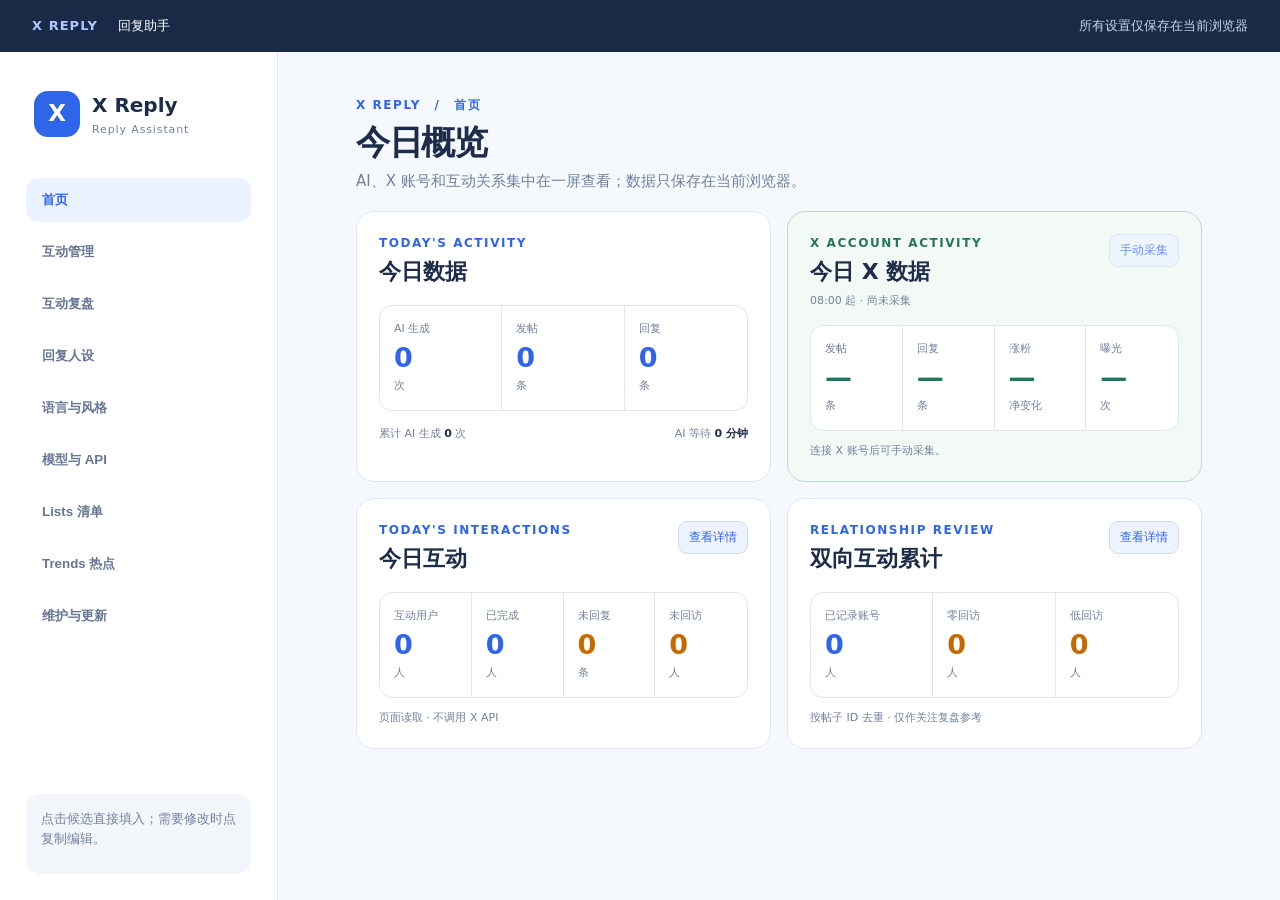
==== extension/options.html @ b6cc07b0 "Initial public release" ====
<!doctype html>
<html lang="zh-CN">
  <head>
    <meta charset="utf-8">
    <meta name="viewport" content="width=device-width, initial-scale=1">
    <title>X Reply Assistant 设置</title>
    <link rel="stylesheet" href="options.css">
  </head>
  <body>
    <div class="topbar"><b>X REPLY</b><span>回复助手</span><span class="topbar-note">所有设置仅保存在当前浏览器</span></div>
    <div class="shell">
      <aside>
        <div class="brand"><span class="brand-mark">X</span><div><strong>X Reply</strong><small>Reply Assistant</small></div></div>
        <nav>
          <button class="nav-item active" type="button" data-page="home">首页</button>
          <button class="nav-item" type="button" data-page="interactions">互动管理</button>
          <button class="nav-item" type="button" data-page="relationship">互动复盘</button>
          <button class="nav-item" type="button" data-page="profile">回复人设</button>
          <button class="nav-item" type="button" data-page="style">语言与风格</button>
          <button class="nav-item" type="button" data-page="api">模型与 API</button>
          <button class="nav-item" type="button" data-page="lists">Lists 清单</button>
          <button class="nav-item" type="button" data-page="trends">Trends 热点</button>
          <button class="nav-item" type="button" data-page="maintenance">维护与更新</button>
        </nav>
        <div class="sidebar-foot">点击候选直接填入；需要修改时点复制编辑。<span id="sidebar-version"></span></div>
      </aside>
      <main>
        <section class="settings-page active" data-page="home">
          <header class="page-header home-header"><div><p class="crumb">X REPLY　/　首页</p><h1>今日概览</h1><p>AI、X 账号和互动关系集中在一屏查看；数据只保存在当前浏览器。</p></div><p id="stats-date" class="stats-date"></p></header>
          <div class="home-dashboard-grid">
            <section class="home-dashboard-card" aria-label="今日数据">
              <div class="home-card-heading"><div><p class="eyebrow">TODAY'S ACTIVITY</p><h2>今日数据</h2></div></div>
              <div class="home-metrics three">
                <article><p>AI 生成</p><strong id="today-generation">0</strong><span>次</span></article>
                <article><p>发帖</p><strong id="today-posts">0</strong><span>条</span></article>
                <article><p>回复</p><strong id="today-replies">0</strong><span>条</span></article>
              </div>
              <div class="home-card-foot"><span>累计 AI 生成 <b id="total-generation">0</b> 次</span><span>AI 等待 <b id="total-duration">0 分钟</b></span></div>
            </section>

            <section class="home-dashboard-card home-x-card" aria-label="今日 X 账号数据">
              <div class="home-card-heading"><div><p class="eyebrow">X ACCOUNT ACTIVITY</p><h2>今日 X 数据</h2><p id="home-x-window" class="stats-date">08:00 起 · 尚未采集</p></div><button id="home-x-refresh" class="secondary compact-button" type="button" disabled>手动采集</button></div>
              <div class="home-metrics four">
                <article><p>发帖</p><strong id="home-x-posts">—</strong><span>条</span></article>
                <article><p>回复</p><strong id="home-x-replies">—</strong><span>条</span></article>
                <article><p>涨粉</p><strong id="home-x-followers">—</strong><span>净变化</span></article>
                <article><p>曝光</p><strong id="home-x-impressions">—</strong><span>次</span></article>
              </div>
              <p id="home-x-progress" class="home-card-status"></p>
              <p id="home-x-status" class="home-card-status" role="status">连接 X 账号后可手动采集。</p>
            </section>

            <section class="home-dashboard-card" aria-label="今日互动">
              <div class="home-card-heading"><div><p class="eyebrow">TODAY'S INTERACTIONS</p><h2>今日互动</h2></div><button class="secondary compact-button" type="button" data-open-page="interactions">查看详情</button></div>
              <div class="home-metrics four">
                <article><p>互动用户</p><strong id="home-interaction-people">0</strong><span>人</span></article>
                <article><p>已完成</p><strong id="home-interaction-complete">0</strong><span>人</span></article>
                <article class="attention"><p>未回复</p><strong id="home-interaction-unreplied">0</strong><span>条</span></article>
                <article class="attention"><p>未回访</p><strong id="home-interaction-unvisited">0</strong><span>人</span></article>
              </div>
              <p class="home-card-status">页面读取 · 不调用 X API</p>
            </section>

            <section class="home-dashboard-card" aria-label="双向互动累计">
              <div class="home-card-heading"><div><p class="eyebrow">RELATIONSHIP REVIEW</p><h2>双向互动累计</h2></div><button class="secondary compact-button" type="button" data-open-page="relationship">查看详情</button></div>
              <div class="home-metrics three">
                <article><p>已记录账号</p><strong id="home-relationship-people">0</strong><span>人</span></article>
                <article class="attention"><p>零回访</p><strong id="home-relationship-zero">0</strong><span>人</span></article>
                <article class="attention"><p>低回访</p><strong id="home-relationship-low">0</strong><span>人</span></article>
              </div>
              <p class="home-card-status">按帖子 ID 去重 · 仅作关注复盘参考</p>
            </section>
          </div>
        </section>

        <section class="settings-page" data-page="interactions">
          <header class="page-header interaction-header">
            <div><p class="crumb">X REPLY　/　互动管理</p><h1>今天，还有谁没互动？</h1><p>整理当前 X 页面已经加载的评论，避免漏回，也方便安排回访。</p></div>
            <div class="interaction-update"><div><button id="interaction-open-mentions" class="secondary" type="button">打开评论通知</button><button id="interaction-refresh" class="primary" type="button">从 X 页面更新</button></div><p id="interaction-updated-at" class="stats-date">尚未更新</p></div>
          </header>
          <div class="interaction-scope"><strong>统计范围</strong><span>不调用 X API，只读取“通知 → 提及”和你自己帖子的评论详情页。你在 X 发布回复后会自动更新“已回复”；在对方帖子下回复会自动更新“已回访”。手动标记继续作为兜底。</span></div>
          <section class="stats-panel">
            <div class="stats-heading"><div><p class="eyebrow">TODAY'S INTERACTIONS</p><h2>今日互动</h2></div><p id="interaction-date" class="stats-date"></p></div>
            <div class="stats-grid interaction-stats">
              <article><p>互动用户</p><strong id="interaction-people">0</strong><span>人</span></article>
              <article><p>已完成互动</p><strong id="interaction-complete">0</strong><span>人</span></article>
              <article class="needs-attention"><p>评论未回复</p><strong id="interaction-unreplied">0</strong><span>条</span></article>
              <article class="needs-attention"><p>尚未回访</p><strong id="interaction-unvisited">0</strong><span>人</span></article>
            </div>
          </section>
          <section class="panel interaction-panel">
            <div class="interaction-toolbar">
              <div class="interaction-tabs" role="tablist" aria-label="互动状态筛选">
                <button class="active" type="button" data-interaction-filter="pending">待处理</button>
                <button type="button" data-interaction-filter="reply">评论未回复</button>
                <button type="button" data-interaction-filter="visit">尚未回访</button>
                <button type="button" data-interaction-filter="done">已完成</button>
                <button type="button" data-interaction-filter="all">全部</button>
              </div>
              <p id="interaction-result-count" class="stats-date">0 项记录</p>
            </div>
            <p id="interaction-status" class="hint" role="status"></p>
            <div id="interaction-list" class="interaction-list"></div>
            <div id="interaction-empty" class="interaction-empty">还没有这个分类的记录。</div>
          </section>
        </section>

        <section class="settings-page" data-page="relationship">
          <header class="page-header interaction-header">
            <div><p class="crumb">X REPLY　/　互动复盘</p><h1>哪些互动，真正有来有往？</h1><p>按账号累计双方在不同帖子中的互动，方便后续整理关注关系。</p></div>
            <div class="interaction-update"><div><button id="relationship-open-mentions" class="secondary" type="button">打开评论通知</button><button id="relationship-refresh" class="primary" type="button">从 X 页面更新</button></div><p id="relationship-updated-at" class="stats-date">尚未更新</p></div>
          </header>
          <div class="interaction-scope"><strong>统计范围</strong><span>不调用 X API。主动互动在你发布回复时按对方帖子 ID 去重记录；对方来访通过“通知 → 提及”和本人帖子评论页读取。</span></div>
          <section class="panel relationship-panel">
            <div class="panel-heading relationship-heading"><div><p class="eyebrow">RELATIONSHIP REVIEW</p><h2>双向互动累计</h2><p>按帖子 ID 记录你去对方帖子互动的次数，以及对方来你这里评论或回复的次数。同一条帖子只计算一次，不会自动取消关注。</p></div></div>
            <div class="stats-grid relationship-stats">
              <article><p>已记录账号</p><strong id="relationship-people">0</strong><span>人</span></article>
              <article class="needs-attention"><p>零回访</p><strong id="relationship-zero">0</strong><span>人</span></article>
              <article class="needs-attention"><p>低回访</p><strong id="relationship-low">0</strong><span>人</span></article>
              <article><p>互动正常</p><strong id="relationship-balanced">0</strong><span>人</span></article>
            </div>
            <div class="relationship-controls" aria-label="互动账号筛选">
              <label class="relationship-search"><span class="sr-only">搜索账号</span><input id="relationship-search" type="search" placeholder="搜索用户名或 @ID"></label>
              <label class="relationship-select"><span>排序</span><select id="relationship-sort"><option value="risk">低回访优先</option><option value="outbound">我互动最多</option><option value="inbound">对方来访最多</option><option value="rate">回访比例最低</option></select></label>
              <label class="relationship-select"><span>每页</span><select id="relationship-page-size"><option value="10">10 个</option><option value="20" selected>20 个</option><option value="50">50 个</option><option value="100">100 个</option></select></label>
            </div>
            <div class="interaction-toolbar relationship-toolbar">
              <div class="interaction-tabs" role="tablist" aria-label="双向互动筛选">
                <button class="active" type="button" data-relationship-filter="candidates">关注复盘</button>
                <button type="button" data-relationship-filter="zero">零回访</button>
                <button type="button" data-relationship-filter="low">低回访</button>
                <button type="button" data-relationship-filter="balanced">互动正常</button>
                <button type="button" data-relationship-filter="all">全部</button>
              </div>
              <p id="relationship-result-count" class="stats-date">筛选后 0 / 共 0 个账号</p>
            </div>
            <div id="relationship-list" class="relationship-list"></div>
            <div id="relationship-empty" class="interaction-empty">还没有符合条件的累计互动记录。</div>
            <div class="relationship-pagination" aria-label="互动账号翻页">
              <button id="relationship-prev" class="secondary" type="button">上一页</button>
              <span id="relationship-page-info">第 1 / 1 页</span>
              <button id="relationship-next" class="secondary" type="button">下一页</button>
            </div>
            <p id="relationship-status" class="hint" role="status"></p>
            <p class="hint relationship-rule">低回访：你累计互动至少 3 条不同帖子，对方累计互动少于你的一半；零回访单独标记。统计仅覆盖插件实际记录到的页面内容。</p>
          </section>
        </section>

        <section class="settings-page" data-page="profile">
          <header class="page-header"><div><p class="crumb">回复设置　/　回复人设</p><h1>让每条回复都像你自己写的。</h1><p>定义身份、观点、口吻和不能碰的表达。</p></div></header>
          <section class="panel">
            <div class="panel-heading"><div><p class="eyebrow">REPLY PERSONA</p><h2>回复人设</h2><p>这里写你的身份、习惯、偏好和禁忌。它只保存在浏览器本地。</p></div></div>
            <label for="persona">人物性格 MD</label>
            <textarea id="persona" rows="14" placeholder="# 身份\n独立 AI 产品创始人\n\n# 语气\n直接、克制、有具体观点。\n\n# 禁止\n不使用空泛的赞美或营销黑话。"></textarea>
            <div class="import-row"><input id="file" type="file" accept=".md,text/markdown,text/plain"><span>可导入已有的 Markdown 人设文件</span></div>
          </section>
          <div class="page-actions"><p id="profile-status" class="save-status" role="status"></p><button id="save-profile" class="primary" type="button">保存人设</button></div>
        </section>

        <section class="settings-page" data-page="style">
          <header class="page-header"><div><p class="crumb">回复设置　/　语言与风格</p><h1>决定它怎么说话。</h1><p>语言跟随原帖或固定指定；风格规则会附在每次生成请求里。</p></div></header>
          <section class="panel">
            <div class="panel-heading"><div><p class="eyebrow">VOICE CONTROL</p><h2>语言与风格</h2><p>控制回复用什么语言，以及要避开什么表达。</p></div></div>
            <div class="form-grid">
              <div><label for="reply-language">回复语言</label><select id="reply-language"><option value="follow">跟随原帖语言</option><option value="zh-CN">简体中文</option><option value="en">英文</option><option value="ja">日文</option><option value="ko">韩文</option><option value="es">西班牙文</option></select></div>
              <div><label for="generation-mode">推理档位</label><select id="generation-mode"><option value="fast">快速模式</option><option value="balanced">平衡模式</option><option value="deep">深度模式</option></select></div>
            </div>
            <p class="hint">快速模式适合日常回复，不展示模型思考过程。</p>
            <label for="reply-context-mode">回复上下文模式</label>
            <select id="reply-context-mode" disabled>
              <option value="page">页面模式（默认，不需要 X API）</option>
              <option value="api">API 增强模式（需手动配置 X 授权）</option>
            </select>
            <p class="hint" id="reply-context-hint">页面模式使用当前帖及帖子详情页中已加载的上文；不会调用 X API 查找父帖。两种模式都需要配置 AI 模型服务，生成后由你确认发布。</p>
            <button id="configure-context-api" class="secondary hidden" type="button">前往手动配置 X 授权</button>
            <label class="toggle" for="de-ai"><input id="de-ai" type="checkbox" checked><span><b>去 AI 味</b><small>让模型遵守你维护的自然表达规则</small></span></label>
            <label for="de-ai-prompt">去 AI 味规则</label>
            <textarea id="de-ai-prompt" rows="7" placeholder="写清楚你希望避开什么表达、保留什么口吻。"></textarea>
            <p class="hint">关闭开关后，这段规则不会发送给模型。</p>
          </section>
          <div class="page-actions"><p id="style-status" class="save-status" role="status"></p><button id="save-style" class="primary" type="button">保存语言与风格</button></div>
        </section>

        <section class="settings-page" data-page="api">
          <header class="page-header"><div><p class="crumb">回复设置　/　模型与 API</p><h1>连接你的模型。</h1><p>每个服务商单独保存地址、Key 和模型，切换时不会覆盖。</p></div></header>
          <section class="panel api-panel">
            <div class="panel-heading"><div><p class="eyebrow">MODEL CONNECTION</p><h2>模型与 API</h2><p>保存后可单独测试这套配置的连通性。</p></div><strong id="api-status" role="status">未配置</strong></div>
            <div class="form-grid">
              <div><label for="provider">服务商</label><select id="provider"><option value="stepfun">阶跃星辰</option><option value="xiaomi">小米 MiMo</option><option value="openai">OpenAI</option><option value="deepseek">DeepSeek</option><option value="qwen">通义千问</option><option value="custom">自定义 OpenAI 兼容接口</option></select></div>
              <div><label for="model-preset">模型选择</label><select id="model-preset"><option value="step-3.7-flash">step-3.7-flash（快速）</option><option value="step-3.5-flash">step-3.5-flash（快速）</option><option value="step-5-preview">step-5-preview（旗舰）</option><option value="custom">自定义模型</option></select></div>
            </div>
            <div id="stepfun-route-wrap" class="hidden"><label for="stepfun-route">阶跃连接方式</label><select id="stepfun-route"><option value="plan">Step Plan 订阅额度（推荐）</option><option value="direct">开放平台直连（需单独 API 额度）</option></select></div>
            <label for="api-url">API 基地址或 Chat Completions 完整地址</label>
            <input id="api-url" type="url" value="https://api.openai.com/v1/chat/completions">
            <label for="api-key">API Key</label>
            <input id="api-key" type="password" autocomplete="off" placeholder="仅保存在当前浏览器">
            <label id="custom-model-label" for="model" class="hidden">自定义模型名称</label>
            <input id="model" class="hidden" type="text" placeholder="输入模型名称">
          </section>
          <div class="page-actions"><p id="api-save-status" class="save-status" role="status"></p><div><button id="test-api" class="secondary" type="button">测试连通性</button><button id="save-api" class="primary" type="button">保存 API 设置</button></div></div>
        </section>

        <section class="settings-page" data-page="lists">
          <header class="page-header"><div><p class="crumb">X REPLY　/　Lists 清单</p><h1>从清单发现内容，写出你的观点。</h1><p>选择二创或引用转发，修改草稿后带入 X 编辑框；最终由你确认发布。</p></div></header>
          <section class="panel x-data-panel">
            <div class="panel-heading"><div><p class="eyebrow">LISTS</p><h2>我的清单</h2><p>选择你拥有的清单，查看成员最新帖子；点击“二创”或“引用转发”时才会调用模型。</p></div><button id="load-x-lists" class="secondary" type="button">加载清单</button></div>
            <p id="x-lists-empty" class="hint">连接账号后可读取清单。</p>
            <div id="x-lists" class="x-lists"></div>
            <p id="x-list-posts-status" class="hint" role="status">加载清单后，选择一个清单查看最新帖子。</p>
            <div id="x-list-posts" class="x-lists"></div>
          </section>
        </section>

        <section class="settings-page" data-page="trends">
          <header class="page-header"><div><p class="crumb">X REPLY　/　Trends 热点</p><h1>查看全球中文热点。</h1><p>保存趋势令牌后，按需加载热点。</p></div></header>
          <section class="panel x-data-panel">
            <div class="panel-heading"><div><p class="eyebrow">TRENDS</p><h2>全球中文热点前十</h2><p>从 X 全球榜单最多 50 条中筛选中文名称，按原榜单顺序显示；不足 10 条时不会补造。仅在点击时读取。</p></div></div>
            <label for="x-trend-bearer">X 应用 Bearer Token</label>
            <input id="x-trend-bearer" type="password" autocomplete="off" placeholder="从 X Developer Console 复制应用 Bearer Token">
            <div class="trend-controls"><button id="save-x-trend-bearer" class="secondary" type="button">保存趋势令牌</button><button id="load-x-trends" class="secondary" type="button">加载中文前十</button></div>
            <p id="x-trend-bearer-status" class="hint" role="status"></p>
            <p id="x-trends-status" class="hint" role="status">保存令牌后，点击按钮读取。</p>
            <div id="x-trends" class="x-lists"></div>
          </section>
        </section>

        <section class="settings-page" data-page="maintenance">
          <header class="page-header"><div><p class="crumb">X REPLY　/　维护与更新</p><h1>运行状态，一眼看清。</h1><p>诊断数据只从当前浏览器读取，不会上传配置或凭证。</p></div></header>
          <section class="panel maintenance-panel">
            <div class="panel-heading"><div><p class="eyebrow">X API CONNECTION · OPTIONAL</p><h2>X 账号授权（可选）</h2><p>页面模式回复不需要这项配置。需要 API 增强上下文、清单或账号数据时，再填写自己的 X OAuth Client ID 并授权；配置和令牌仅保存在当前浏览器，不提供共享应用凭证。</p></div><strong id="x-api-status" role="status">未连接</strong></div>
            <label for="x-client-id">OAuth 2.0 Client ID</label>
            <div class="masked-input"><input id="x-client-id" type="password" autocomplete="off" placeholder="从 X Developer Console 的 OAuth 2.0 Keys 复制 Client ID"><button id="toggle-x-client-id" class="secondary" type="button" aria-controls="x-client-id" aria-pressed="false">显示</button></div>
            <label>插件回调地址</label>
            <p id="x-redirect-uri" class="readonly-value"></p>
            <p class="hint">当前只申请 users.read、tweet.read、list.read 与 offline.access；不会代你发布内容。</p>
            <p class="hint">连接账号不会自动开启 API 增强回复。请在“语言与风格 → 回复上下文模式”中选择并保存；父帖读取可能消耗你的 X API 额度。</p>
          </section>
          <div class="page-actions maintenance-auth-actions"><p id="x-api-save-status" class="save-status" role="status"></p><div><button id="save-x-api" class="secondary" type="button">保存 Client ID</button><button id="connect-x-api" class="primary" type="button">连接 X 账号</button></div></div>
          <section class="panel maintenance-panel">
            <div class="panel-heading"><div><p class="eyebrow">X PAGE DISPLAY</p><h2>X 页面显示</h2></div></div>
            <label class="toggle" for="show-unfollowed-badge"><input id="show-unfollowed-badge" type="checkbox" disabled><span><b>显示“未关注”标签</b><small>只在确认你尚未关注该账号时显示；无法确认时不显示。关闭后会立即隐藏。</small></span></label>
            <p id="unfollowed-badge-status" class="save-status" role="status"></p>
          </section>
          <section class="panel maintenance-panel">
            <div class="panel-heading"><div><p class="eyebrow">SETTINGS BACKUP</p><h2>配置备份</h2><p>导出人设、语言风格、模型地址和页面偏好。备份不包含 API Key、Bearer Token、X 登录令牌或互动记录。</p></div></div>
            <div class="backup-actions"><button id="export-settings" class="secondary" type="button">导出安全备份</button><label class="backup-file" for="import-settings-file">选择备份文件<input id="import-settings-file" type="file" accept="application/json,.json"></label><button id="import-settings" class="primary" type="button" disabled>导入并合并</button></div>
            <p id="backup-status" class="hint" role="status">导入只覆盖备份中包含的配置，不会清空现有互动数据和密钥。</p>
          </section>
          <section class="panel maintenance-panel">
            <div class="panel-heading"><div><p class="eyebrow">LOCAL DIAGNOSTICS</p><h2>本机诊断</h2><p>查看最近一次生成、模型连接测试和 X 授权状态。</p></div><button id="refresh-diagnostics" class="secondary" type="button">重新诊断</button></div>
            <div class="diagnostic-grid">
              <article><span>扩展版本</span><strong id="diagnostic-version">—</strong></article>
              <article><span>模型配置</span><strong id="diagnostic-model">—</strong></article>
              <article><span>API 连通性</span><strong id="diagnostic-api">—</strong></article>
              <article><span>X 账号</span><strong id="diagnostic-x">—</strong></article>
              <article><span>最近一次 AI 生成</span><strong id="diagnostic-generation">—</strong></article>
              <article><span>本地数据占用</span><strong id="diagnostic-storage">—</strong></article>
            </div>
            <p id="diagnostic-status" class="hint" role="status"></p>
          </section>
          <section class="panel maintenance-panel">
            <div class="panel-heading"><div><p class="eyebrow">ANNOUNCEMENTS</p><h2>公告</h2><p>本地公告随插件版本更新；连接 GitHub 后可查看最新发布说明。</p></div></div>
            <article class="announcement"><strong>v0.1.64 · 优化时读取当前推荐</strong><p>在 X 首页“为你推荐”中点击“发帖优化”时，按页面顺序即时读取最多 12 条已加载帖子作为本次参考；不长期保存、不复制原文。</p></article>
            <article id="remote-announcement" class="announcement hidden"><strong id="remote-announcement-title"></strong><p id="remote-announcement-body"></p></article>
          </section>
          <section class="panel maintenance-panel">
            <div class="panel-heading"><div><p class="eyebrow">VERSION & UPDATES</p><h2>检查版本与下载更新</h2><p>未来发布到公开 GitHub 仓库后，在这里填入仓库地址即可检查最新 Release。</p></div></div>
            <label for="github-repository">GitHub 仓库地址</label>
            <input id="github-repository" type="url" placeholder="https://github.com/用户名/仓库名">
            <div class="maintenance-actions"><button id="save-github-repository" class="secondary" type="button">保存地址</button><button id="check-update" class="primary" type="button">检查更新</button><button id="open-update-page" class="secondary" type="button" disabled>打开下载页面</button></div>
            <p id="update-status" class="hint" role="status">尚未配置 GitHub 仓库，暂时无法在线检查或下载。</p>
            <p class="hint">手动更新：先导出配置备份 → 下载新版本文件 → 替换原扩展目录 → 在 chrome://extensions 中点击“重新加载” → 刷新 X 页面。</p>
          </section>
        </section>
      </main>
    </div>
    <script src="options.js"></script>
  </body>
</html>
---- extension/options.css ----
:root { --blue: #2f65e8; --navy: #182a45; --ink: #1d2d49; --muted: #71819d; --line: #dfe7f3; --canvas: #f5f8fd; }
* { box-sizing: border-box; } html { scroll-behavior: smooth; }
.sr-only { position: absolute; width: 1px; height: 1px; padding: 0; overflow: hidden; clip: rect(0, 0, 0, 0); white-space: nowrap; border: 0; }
body { min-width: 980px; margin: 0; background: var(--canvas); color: var(--ink); font: 15px/1.55 system-ui, -apple-system, BlinkMacSystemFont, "Segoe UI", sans-serif; }
.topbar { display: flex; align-items: center; gap: 20px; height: 52px; padding: 0 32px; background: var(--navy); color: #fff; font-size: 13px; }.topbar b { letter-spacing: .08em; color: #afc8ff; }.topbar-note { margin-left: auto; color: #c8d4e8; }
.shell { display: grid; grid-template-columns: 278px minmax(0, 1fr); min-height: calc(100vh - 52px); } aside { display: flex; flex-direction: column; padding: 38px 26px 26px; border-right: 1px solid var(--line); background: #fff; }
.brand { display: flex; align-items: center; gap: 12px; padding: 0 8px 40px; }.brand-mark { display: grid; place-items: center; width: 46px; height: 46px; border-radius: 14px; background: var(--blue); color: #fff; font-weight: 800; font-size: 23px; }.brand strong, .brand small { display: block; }.brand strong { font-size: 20px; }.brand small { color: var(--muted); letter-spacing: .08em; font-size: 11px; }
nav { display: grid; gap: 8px; } .nav-item { width: 100%; padding: 13px 16px; border-radius: 12px; background: transparent; color: #657694; font-weight: 700; text-align: left; } .nav-item:hover, .nav-item.active { background: #eaf1ff; color: var(--blue); }.sidebar-foot { margin-top: auto; padding: 15px; border-radius: 14px; background: #f3f6fb; color: #71819d; font-size: 13px; }.sidebar-foot span { display: block; margin-top: 10px; color: #9aa8bd; font-size: 12px; }
main { width: min(1050px, calc(100vw - 350px)); margin: 0 auto; padding: 44px 42px 68px; }.settings-page { display: none; }.settings-page.active { display: block; }.page-header { display: flex; align-items: start; justify-content: space-between; gap: 24px; margin-bottom: 28px; }.crumb, .eyebrow { margin: 0; color: var(--blue); letter-spacing: .13em; font-size: 12px; font-weight: 800; }.page-header h1 { margin: 11px 0 8px; font-size: clamp(28px, 3vw, 40px); line-height: 1.15; letter-spacing: -.04em; }.page-header > div > p:last-child, .panel-heading p:not(.eyebrow) { margin: 0; color: var(--muted); }
button { border: 0; border-radius: 12px; padding: 11px 17px; font: 700 14px inherit; cursor: pointer; white-space: nowrap; } button:disabled { cursor: wait; opacity: .7; }.primary { background: var(--blue); color: #fff; }.secondary { border: 1px solid #cbdcff; background: #edf3ff; color: var(--blue); }
.overview { display: grid; grid-template-columns: repeat(3, 1fr); margin-bottom: 26px; overflow: hidden; border: 1px solid var(--line); border-radius: 18px; background: #fff; }.overview > div { min-height: 116px; padding: 20px 24px; border-right: 1px solid var(--line); }.overview > div:last-child { border: 0; }.overview strong, .overview span { display: block; }.overview strong { margin: 4px 0; font-size: 23px; }.overview span { color: var(--muted); font-size: 12px; } #api-status[data-state="success"] { color: #16845d; } #api-status[data-state="error"] { color: #c9423a; }
.panel { padding: 28px; border: 1px solid var(--line); border-radius: 18px; background: #fff; }.panel-heading { display: flex; justify-content: space-between; gap: 20px; margin-bottom: 22px; }.panel h2 { margin: 3px 0 5px; font-size: 24px; }.panel-heading p { max-width: 660px; }
.stats-panel { margin-bottom: 18px; padding: 28px; border: 1px solid var(--line); border-radius: 18px; background: #fff; }.stats-heading { display: flex; align-items: start; justify-content: space-between; margin-bottom: 22px; }.stats-heading h2 { margin: 3px 0 0; font-size: 24px; }.stats-date { margin: 0; color: var(--muted); font-size: 13px; }.stats-grid { display: grid; grid-template-columns: repeat(3, 1fr); overflow: hidden; border: 1px solid var(--line); border-radius: 14px; }.stats-grid article { min-height: 132px; padding: 19px 21px; border-right: 1px solid var(--line); }.stats-grid article:last-child { border-right: 0; }.stats-grid p, .stats-grid span { margin: 0; color: var(--muted); font-size: 13px; }.stats-grid strong { display: block; margin: 8px 0 3px; color: var(--blue); font-size: 34px; line-height: 1; letter-spacing: -.04em; }.total-stats .stats-grid { grid-template-columns: repeat(2, 1fr); }.total-stats .stats-grid strong { color: var(--ink); font-size: 28px; }
.x-daily-panel { border-color: #bbdacb; background: #f3faf6; }.x-daily-panel .eyebrow, .x-daily-panel .stats-grid strong { color: #27745c; }.x-daily-grid { grid-template-columns: repeat(4, minmax(0, 1fr)); background: #fff; }.x-daily-panel .hint { margin-bottom: 0; }.x-daily-panel .hint:empty { display: none; }
.home-header { align-items: end; margin-bottom: 18px; }.home-header h1 { margin-top: 8px; font-size: 34px; }.home-dashboard-grid { display: grid; grid-template-columns: repeat(2, minmax(0, 1fr)); gap: 16px; }.home-dashboard-card { min-width: 0; min-height: 248px; padding: 22px; border: 1px solid var(--line); border-radius: 18px; background: #fff; }.home-x-card { border-color: #bbdacb; background: #f3faf6; }.home-x-card .eyebrow, .home-x-card .home-metrics strong { color: #27745c; }.home-card-heading { display: flex; align-items: start; justify-content: space-between; gap: 12px; margin-bottom: 16px; }.home-card-heading h2 { margin: 2px 0 0; font-size: 22px; }.home-card-heading .stats-date { margin-top: 3px; font-size: 11px; }.compact-button { width: auto; padding: 7px 10px; border-radius: 9px; font-size: 12px; }.home-metrics { display: grid; overflow: hidden; border: 1px solid var(--line); border-radius: 13px; background: #fff; }.home-metrics.three { grid-template-columns: repeat(3, minmax(0, 1fr)); }.home-metrics.four { grid-template-columns: repeat(4, minmax(0, 1fr)); }.home-metrics article { min-width: 0; min-height: 96px; padding: 14px; border-right: 1px solid var(--line); }.home-metrics article:last-child { border-right: 0; }.home-metrics p, .home-metrics span { margin: 0; color: var(--muted); font-size: 11px; }.home-metrics strong { display: block; margin: 7px 0 2px; color: var(--blue); font-size: 27px; line-height: 1; letter-spacing: -.04em; }.home-metrics .attention strong { color: #c66a00; }.home-card-foot { display: flex; justify-content: space-between; gap: 12px; margin-top: 14px; color: var(--muted); font-size: 11px; }.home-card-foot b { color: var(--ink); }.home-card-status { min-height: 17px; margin: 11px 0 0; color: var(--muted); font-size: 11px; }.home-card-status:empty { display: none; }
label { display: block; margin: 15px 0 7px; color: #31445f; font-weight: 700; } textarea, input, select { width: 100%; border: 1px solid #cfdae9; border-radius: 10px; background: #fff; color: var(--ink); font: inherit; } textarea, input { padding: 12px 13px; } select { height: 45px; padding: 0 12px; } textarea { resize: vertical; min-height: 105px; } textarea:focus, input:focus, select:focus { border-color: var(--blue); outline: 3px solid #e3edff; }.form-grid { display: grid; grid-template-columns: 1fr 1fr; gap: 20px; }.form-grid label { margin-top: 0; }.hint { margin: 8px 0 14px; color: var(--muted); font-size: 13px; }.toggle { display: flex; align-items: center; gap: 12px; margin: 19px 0 14px; padding: 14px; border: 1px solid #dfe7f3; border-radius: 12px; cursor: pointer; }.toggle input { width: 18px; height: 18px; margin: 0; accent-color: var(--blue); }.toggle span { display: grid; }.toggle small { color: var(--muted); font-weight: 400; }.import-row { display: flex; align-items: center; gap: 15px; margin-top: 10px; color: var(--muted); font-size: 13px; }.import-row input { width: auto; max-width: 330px; padding: 8px; }.hidden { display: none; } #status { min-height: 24px; margin: 15px 4px 0; color: var(--muted); }
.readonly-value { margin: 0; padding: 11px 13px; border: 1px solid #dfe7f3; border-radius: 10px; background: #f7f9fd; color: #516581; overflow-wrap: anywhere; }.x-data-panel { margin-top: 18px; }.x-lists { display: grid; gap: 10px; }.x-list-item { display: grid; gap: 3px; padding: 14px; border: 1px solid var(--line); border-radius: 12px; background: #f9fbff; }.x-list-item strong { font-size: 16px; }.x-list-item span { color: var(--muted); font-size: 13px; }
.x-list-posts-button { justify-self: start; margin-top: 8px; padding: 7px 12px; }.x-post-item p { margin: 6px 0; white-space: pre-wrap; overflow-wrap: anywhere; }.x-post-footer { display: flex; flex-wrap: wrap; gap: 12px; color: var(--muted); font-size: 13px; }.x-post-footer a { color: var(--blue); text-decoration: none; }.x-post-footer a:hover { text-decoration: underline; }
.x-post-actions { display: flex; flex-wrap: wrap; gap: 8px; margin-top: 9px; }.x-post-actions button { padding: 7px 12px; }.x-post-draft { display: grid; justify-items: start; gap: 9px; margin-top: 12px; padding-top: 14px; border-top: 1px solid var(--line); }.x-post-draft textarea { width: 100%; }.x-post-draft .hint { margin: 0; }
.masked-input { display: flex; gap: 10px; }.masked-input input { min-width: 0; }.masked-input button { flex: none; }
.trend-controls { display: flex; gap: 10px; margin-top: 12px; }.trend-controls button { flex: none; }
.page-actions { display: flex; align-items: center; justify-content: space-between; gap: 16px; margin-top: 18px; }.page-actions > div { display: flex; gap: 10px; }.save-status { min-height: 22px; margin: 0; color: var(--muted); }.save-status.success { color: #16845d; }
.maintenance-panel { margin-bottom: 18px; }.diagnostic-grid { display: grid; grid-template-columns: repeat(3, 1fr); gap: 12px; }.diagnostic-grid article { min-width: 0; padding: 16px; border: 1px solid var(--line); border-radius: 12px; background: #f9fbff; }.diagnostic-grid span, .diagnostic-grid strong { display: block; }.diagnostic-grid span { color: var(--muted); font-size: 12px; }.diagnostic-grid strong { margin-top: 6px; overflow-wrap: anywhere; font-size: 15px; }.announcement { padding: 16px; border: 1px solid var(--line); border-radius: 12px; background: #f9fbff; }.announcement + .announcement { margin-top: 12px; }.announcement p { margin: 7px 0 0; color: #516581; white-space: pre-wrap; overflow-wrap: anywhere; }.maintenance-actions { display: flex; flex-wrap: wrap; gap: 10px; margin-top: 14px; }
.maintenance-auth-actions { margin-top: 0; margin-bottom: 18px; }
.backup-actions { display: flex; flex-wrap: wrap; align-items: center; gap: 10px; }
.backup-file { display: inline-flex; align-items: center; margin: 0; padding: 10px 15px; border: 1px solid #cbdcff; border-radius: 12px; background: #edf3ff; color: var(--blue); font-size: 13px; cursor: pointer; }
.backup-file input { position: absolute; width: 1px; height: 1px; padding: 0; opacity: 0; pointer-events: none; }
@media (max-width: 620px) { .backup-actions { display: grid; } .backup-file { justify-content: center; } }
.interaction-header { align-items: start; }.interaction-update { display: grid; justify-items: end; gap: 8px; }.interaction-update > div { display: flex; gap: 8px; }.interaction-update p { margin: 0; }
.interaction-scope { display: flex; align-items: flex-start; gap: 12px; margin-bottom: 18px; padding: 13px 15px; border: 1px solid #d8e4f7; border-radius: 12px; background: #f5f8ff; color: #536782; font-size: 13px; }.interaction-scope strong { flex: none; color: var(--blue); }
.interaction-stats { grid-template-columns: repeat(4, minmax(0, 1fr)); }.interaction-stats .needs-attention strong { color: #c66a00; }
.interaction-toolbar { display: flex; align-items: center; justify-content: space-between; gap: 16px; margin-bottom: 16px; }.interaction-tabs { display: flex; gap: 5px; padding: 4px; overflow-x: auto; border: 1px solid var(--line); border-radius: 12px; background: #f4f7fc; }.interaction-tabs button { padding: 8px 12px; border-radius: 8px; background: transparent; color: #6a7b97; font-size: 13px; }.interaction-tabs button.active { background: #fff; color: var(--blue); box-shadow: 0 2px 7px rgba(36, 71, 125, .08); }
.interaction-list { display: grid; gap: 12px; }.interaction-item { display: grid; grid-template-columns: 44px minmax(0, 1fr) auto; gap: 14px; align-items: start; padding: 17px; border: 1px solid var(--line); border-radius: 14px; background: #fff; }.interaction-item.is-done { opacity: .72; }.interaction-avatar { display: grid; place-items: center; width: 44px; height: 44px; border-radius: 50%; background: #e8efff; color: var(--blue); font-weight: 800; }.interaction-person { display: flex; flex-wrap: wrap; align-items: center; gap: 7px; }.interaction-person small, .interaction-source { color: var(--muted); font-size: 12px; }.interaction-badge { padding: 3px 7px; border-radius: 999px; font-size: 11px; font-weight: 800; }.interaction-badge.reply { background: #fff3db; color: #9a5700; }.interaction-badge.visit { background: #eaf1ff; color: #3562c4; }.interaction-badge.done { background: #e5f7ef; color: #217755; }.interaction-text { margin: 7px 0 6px; color: #2c3e59; white-space: pre-wrap; overflow-wrap: anywhere; }.interaction-source { margin: 0; }.interaction-actions { display: flex; flex-wrap: wrap; justify-content: flex-end; gap: 7px; }.interaction-actions button { padding: 7px 10px; font-size: 12px; }.interaction-actions .plain { background: transparent; color: #607493; }.interaction-empty { display: none; padding: 38px 18px; border: 1px dashed #cdd9e9; border-radius: 14px; color: var(--muted); text-align: center; }
.relationship-panel { margin-top: 18px; }.settings-page[data-page="relationship"] .relationship-panel { margin-top: 0; }.relationship-heading { margin-bottom: 18px; }.relationship-stats { grid-template-columns: repeat(4, minmax(0, 1fr)); margin-bottom: 18px; }.relationship-stats .needs-attention strong { color: #c66a00; }.relationship-controls { display: grid; grid-template-columns: minmax(220px, 1fr) auto auto; gap: 10px; align-items: end; margin-bottom: 12px; }.relationship-controls label { margin: 0; }.relationship-search input { height: 42px; }.relationship-select { display: flex; align-items: center; gap: 7px; color: var(--muted); font-size: 12px; }.relationship-select span { white-space: nowrap; }.relationship-select select { width: auto; min-width: 116px; height: 42px; }.relationship-toolbar { margin-top: 0; }.relationship-list { display: grid; gap: 10px; }.relationship-item { display: grid; grid-template-columns: minmax(180px, 1fr) repeat(3, minmax(90px, .45fr)) auto; gap: 14px; align-items: center; padding: 16px 17px; border: 1px solid var(--line); border-radius: 14px; background: #fff; }.relationship-person { min-width: 0; }.relationship-person strong, .relationship-person small { display: block; }.relationship-person small { margin-top: 2px; color: var(--muted); }.relationship-metric { display: grid; gap: 2px; }.relationship-metric span { color: var(--muted); font-size: 11px; }.relationship-metric strong { font-size: 18px; }.relationship-rate { color: var(--blue); }.relationship-actions { display: grid; justify-items: end; gap: 5px; }.relationship-actions .plain { padding: 4px 0; background: transparent; color: #607493; font-size: 12px; }.interaction-badge.zero { background: #fff0e8; color: #ad4c16; }.interaction-badge.low { background: #fff3db; color: #9a5700; }.interaction-badge.balanced { background: #e5f7ef; color: #217755; }.relationship-pagination { display: flex; align-items: center; justify-content: center; gap: 12px; margin-top: 16px; color: var(--muted); font-size: 12px; }.relationship-pagination button { padding: 7px 11px; font-size: 12px; }.relationship-pagination button:disabled { cursor: default; opacity: .45; }.relationship-rule { margin: 14px 2px 0; }
@media (max-width: 1060px) { body { min-width: 0; }.shell { grid-template-columns: 1fr; } aside { padding: 12px 24px; border-right: 0; border-bottom: 1px solid var(--line); }.brand, .sidebar-foot { display: none; } nav { display: flex; gap: 4px; overflow-x: auto; }.nav-item { width: auto; flex: none; padding: 9px 12px; } main { width: 100%; padding: 32px 24px 50px; }.overview, .stats-grid, .total-stats .stats-grid { grid-template-columns: 1fr; }.x-daily-grid { grid-template-columns: repeat(2, minmax(0, 1fr)); }.overview > div, .stats-grid article { border-right: 0; border-bottom: 1px solid var(--line); }.overview > div:last-child, .stats-grid article:last-child { border-bottom: 0; }.home-dashboard-grid { grid-template-columns: 1fr; } }
@media (max-width: 1060px) { .interaction-stats, .relationship-stats { grid-template-columns: repeat(2, minmax(0, 1fr)); }.interaction-item { grid-template-columns: 44px minmax(0, 1fr); }.interaction-actions { grid-column: 2; justify-content: flex-start; }.relationship-controls { grid-template-columns: 1fr 1fr; }.relationship-search { grid-column: 1 / -1; }.relationship-item { grid-template-columns: minmax(180px, 1fr) repeat(3, minmax(85px, .5fr)); }.relationship-actions { grid-column: 1 / -1; display: flex; align-items: center; } }
@media (max-width: 620px) { .topbar { padding: 0 16px; }.topbar-note { display: none; } main { padding: 24px 16px; }.page-header, .panel-heading, .page-actions, .trend-controls, .x-daily-panel .stats-heading { display: grid; }.home-header { display: grid; }.x-daily-panel .stats-heading button { width: auto; justify-self: start; }.page-actions > div { display: grid; }.primary, .secondary { width: 100%; }.compact-button { width: auto; }.form-grid, .diagnostic-grid { grid-template-columns: 1fr; gap: 10px; }.panel { padding: 21px; }.import-row { display: block; }.import-row input { width: 100%; max-width: none; margin-bottom: 8px; }.home-dashboard-card { min-height: 0; padding: 18px; }.home-metrics.four { grid-template-columns: repeat(2, 1fr); }.home-metrics.four article:nth-child(2) { border-right: 0; }.home-metrics.four article:nth-child(-n+2) { border-bottom: 1px solid var(--line); }.home-metrics article { min-height: 86px; }.home-card-foot { display: grid; }.interaction-update { justify-items: start; }.interaction-toolbar { display: grid; }.interaction-stats, .relationship-stats { grid-template-columns: 1fr; }.relationship-controls { grid-template-columns: 1fr; }.relationship-search { grid-column: auto; }.relationship-select { justify-content: space-between; }.relationship-select select { width: 70%; }.interaction-item { grid-template-columns: 38px minmax(0, 1fr); padding: 14px; }.interaction-avatar { width: 38px; height: 38px; }.relationship-item { grid-template-columns: repeat(3, 1fr); }.relationship-person { grid-column: 1 / -1; }.relationship-actions { grid-column: 1 / -1; }.relationship-pagination { justify-content: space-between; }.relationship-pagination button { width: auto; } }
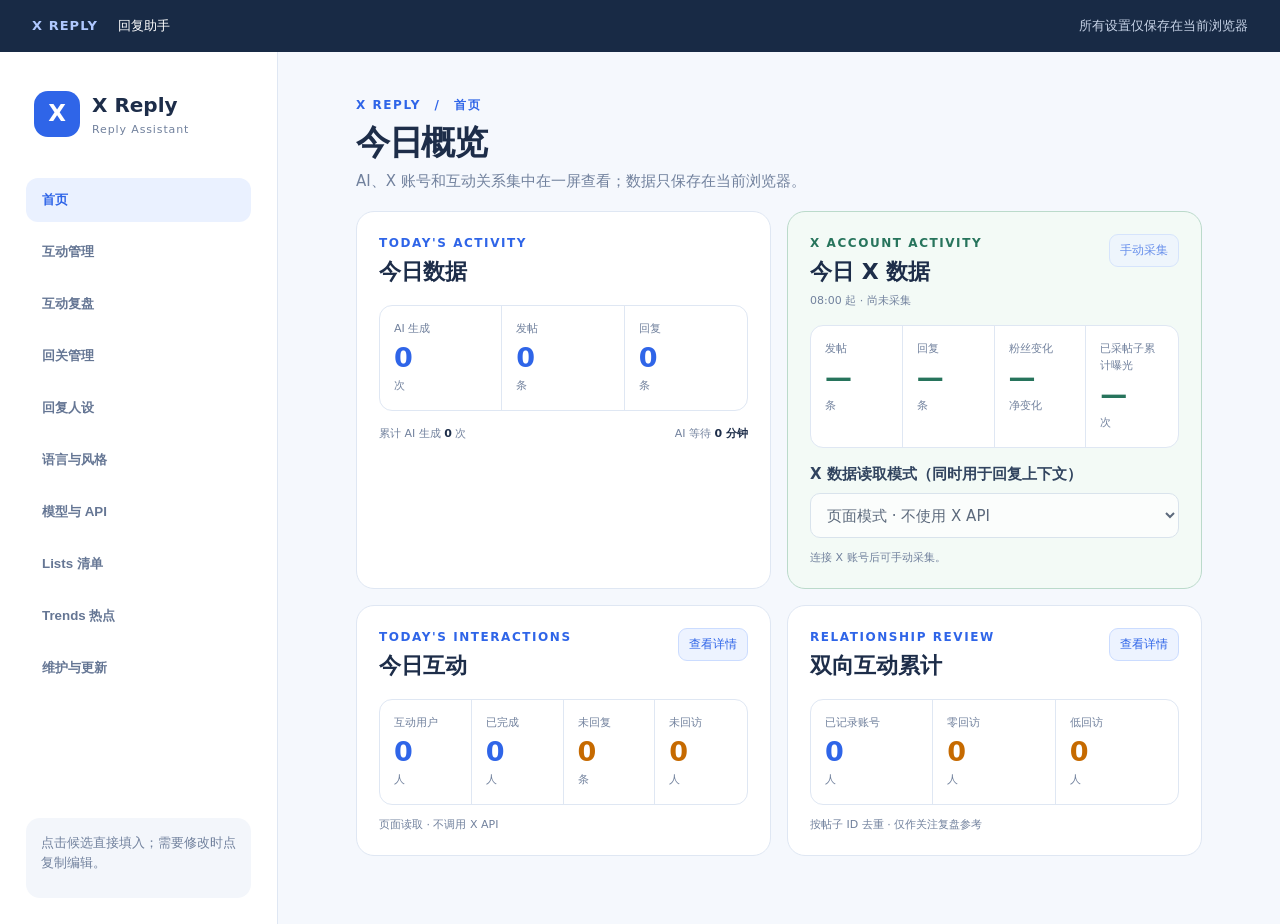
==== commit 6bf4846c: "Release v0.1.79" ====
--- a/extension/options.html
+++ b/extension/options.html
@@ -15,6 +15,7 @@
           <button class="nav-item active" type="button" data-page="home">首页</button>
           <button class="nav-item" type="button" data-page="interactions">互动管理</button>
           <button class="nav-item" type="button" data-page="relationship">互动复盘</button>
+          <button class="nav-item" type="button" data-page="followback">回关管理</button>
           <button class="nav-item" type="button" data-page="profile">回复人设</button>
           <button class="nav-item" type="button" data-page="style">语言与风格</button>
           <button class="nav-item" type="button" data-page="api">模型与 API</button>
@@ -43,11 +44,11 @@
               <div class="home-metrics four">
                 <article><p>发帖</p><strong id="home-x-posts">—</strong><span>条</span></article>
                 <article><p>回复</p><strong id="home-x-replies">—</strong><span>条</span></article>
-                <article><p>涨粉</p><strong id="home-x-followers">—</strong><span>净变化</span></article>
-                <article><p>曝光</p><strong id="home-x-impressions">—</strong><span>次</span></article>
-              </div>
-              <p id="home-x-progress" class="home-card-status"></p>
-              <p id="home-x-status" class="home-card-status" role="status">连接 X 账号后可手动采集。</p>
+                <article><p>粉丝变化</p><strong id="home-x-followers">—</strong><span>净变化</span></article>
+                <article><p>已采帖子累计曝光</p><strong id="home-x-impressions">—</strong><span>次</span></article>
+              </div>
+              <label for="home-x-mode">X 数据读取模式（同时用于回复上下文）</label><select id="home-x-mode" disabled><option value="page">页面模式 · 不使用 X API</option><option value="api">API 模式 · 使用 X API 额度</option></select><p id="home-x-progress" class="home-card-status"></p>
+              <button id="home-x-switch-page" class="secondary hidden" type="button">切换页面模式</button><p id="home-x-status" class="home-card-status" role="status">连接 X 账号后可手动采集。</p>
             </section>
 
             <section class="home-dashboard-card" aria-label="今日互动">
@@ -146,6 +147,48 @@
           </section>
         </section>
 
+        <section class="settings-page" data-page="followback">
+          <header class="page-header interaction-header">
+            <div><p class="crumb">X REPLY　/　回关管理</p><h1>哪些关注，还没有回关？</h1><p>读取你自己的 Following 页面已加载内容，快速筛选未回关账号。</p></div>
+            <div class="interaction-update"><div><button id="followback-open-x" class="primary" type="button">打开 Following 页面</button></div><p id="followback-updated-at" class="stats-date">尚未扫描</p></div>
+          </header>
+          <div class="interaction-scope"><strong>统计范围</strong><span>不调用 X API，不逐个访问账号；只复用 X 页面滚动时已经返回的关注关系。未滚动加载到的历史账号会显示为“待复查”。</span></div>
+          <section class="panel relationship-panel">
+            <div class="followback-account-row">
+              <label class="relationship-select"><span>当前账号</span><select id="followback-account"><option value="">尚未扫描</option></select></label>
+              <p id="followback-scan-note" class="stats-date">先打开自己的 Following 页面并向下滚动。</p>
+            </div>
+            <div class="stats-grid relationship-stats followback-stats">
+              <article><p>历史记录</p><strong id="followback-total">0</strong><span>人</span></article>
+              <article class="needs-attention"><p>未回关</p><strong id="followback-non">0</strong><span>人</span></article>
+              <article><p>新增回关</p><strong id="followback-returned">0</strong><span>人</span></article>
+              <article><p>待复查</p><strong id="followback-pending">0</strong><span>人</span></article>
+            </div>
+            <div class="relationship-controls" aria-label="回关账号筛选">
+              <label class="relationship-search"><span class="sr-only">搜索账号</span><input id="followback-search" type="search" placeholder="搜索用户名或 @ID"></label>
+              <label class="relationship-select"><span>排序</span><select id="followback-sort"><option value="checked">最近检查</option><option value="first">最早发现</option><option value="handle">账号名称</option></select></label>
+              <label class="relationship-select"><span>每页</span><select id="followback-page-size"><option value="10">10 个</option><option value="20" selected>20 个</option><option value="50">50 个</option><option value="100">100 个</option></select></label>
+            </div>
+            <div class="interaction-toolbar relationship-toolbar">
+              <div class="interaction-tabs" role="tablist" aria-label="回关状态筛选">
+                <button class="active" type="button" data-followback-filter="non">未回关</button>
+                <button type="button" data-followback-filter="returned">新增回关</button>
+                <button type="button" data-followback-filter="pending">待复查</button>
+                <button type="button" data-followback-filter="all">全部记录</button>
+              </div>
+              <p id="followback-result-count" class="stats-date">筛选后 0 / 共 0 个账号</p>
+            </div>
+            <div id="followback-list" class="relationship-list"></div>
+            <div id="followback-empty" class="interaction-empty">还没有符合条件的回关记录。</div>
+            <div class="relationship-pagination" aria-label="回关账号翻页">
+              <button id="followback-prev" class="secondary" type="button">上一页</button>
+              <span id="followback-page-info">第 1 / 1 页</span>
+              <button id="followback-next" class="secondary" type="button">下一页</button>
+            </div>
+            <p class="hint relationship-rule">“新增回关”表示这个账号曾被记录为未回关，之后重新检查时已经回关。插件只做标记，不会自动关注或取消关注。</p>
+          </section>
+        </section>
+
         <section class="settings-page" data-page="profile">
           <header class="page-header"><div><p class="crumb">回复设置　/　回复人设</p><h1>让每条回复都像你自己写的。</h1><p>定义身份、观点、口吻和不能碰的表达。</p></div></header>
           <section class="panel">
@@ -166,10 +209,10 @@
               <div><label for="generation-mode">推理档位</label><select id="generation-mode"><option value="fast">快速模式</option><option value="balanced">平衡模式</option><option value="deep">深度模式</option></select></div>
             </div>
             <p class="hint">快速模式适合日常回复，不展示模型思考过程。</p>
-            <label for="reply-context-mode">回复上下文模式</label>
+            <label for="reply-context-mode">X 数据读取模式</label>
             <select id="reply-context-mode" disabled>
-              <option value="page">页面模式（默认，不需要 X API）</option>
-              <option value="api">API 增强模式（需手动配置 X 授权）</option>
+              <option value="page">页面模式（默认，上下文与统计均不使用 X API）</option>
+              <option value="api">API 模式（上下文与统计使用 X 授权）</option>
             </select>
             <p class="hint" id="reply-context-hint">页面模式使用当前帖及帖子详情页中已加载的上文；不会调用 X API 查找父帖。两种模式都需要配置 AI 模型服务，生成后由你确认发布。</p>
             <button id="configure-context-api" class="secondary hidden" type="button">前往手动配置 X 授权</button>
@@ -274,6 +317,7 @@
         </section>
       </main>
     </div>
+    <script src="followback-core.js"></script>
     <script src="options.js"></script>
   </body>
 </html>
--- a/extension/options.css
+++ b/extension/options.css
@@ -32,6 +32,7 @@
 .interaction-toolbar { display: flex; align-items: center; justify-content: space-between; gap: 16px; margin-bottom: 16px; }.interaction-tabs { display: flex; gap: 5px; padding: 4px; overflow-x: auto; border: 1px solid var(--line); border-radius: 12px; background: #f4f7fc; }.interaction-tabs button { padding: 8px 12px; border-radius: 8px; background: transparent; color: #6a7b97; font-size: 13px; }.interaction-tabs button.active { background: #fff; color: var(--blue); box-shadow: 0 2px 7px rgba(36, 71, 125, .08); }
 .interaction-list { display: grid; gap: 12px; }.interaction-item { display: grid; grid-template-columns: 44px minmax(0, 1fr) auto; gap: 14px; align-items: start; padding: 17px; border: 1px solid var(--line); border-radius: 14px; background: #fff; }.interaction-item.is-done { opacity: .72; }.interaction-avatar { display: grid; place-items: center; width: 44px; height: 44px; border-radius: 50%; background: #e8efff; color: var(--blue); font-weight: 800; }.interaction-person { display: flex; flex-wrap: wrap; align-items: center; gap: 7px; }.interaction-person small, .interaction-source { color: var(--muted); font-size: 12px; }.interaction-badge { padding: 3px 7px; border-radius: 999px; font-size: 11px; font-weight: 800; }.interaction-badge.reply { background: #fff3db; color: #9a5700; }.interaction-badge.visit { background: #eaf1ff; color: #3562c4; }.interaction-badge.done { background: #e5f7ef; color: #217755; }.interaction-text { margin: 7px 0 6px; color: #2c3e59; white-space: pre-wrap; overflow-wrap: anywhere; }.interaction-source { margin: 0; }.interaction-actions { display: flex; flex-wrap: wrap; justify-content: flex-end; gap: 7px; }.interaction-actions button { padding: 7px 10px; font-size: 12px; }.interaction-actions .plain { background: transparent; color: #607493; }.interaction-empty { display: none; padding: 38px 18px; border: 1px dashed #cdd9e9; border-radius: 14px; color: var(--muted); text-align: center; }
 .relationship-panel { margin-top: 18px; }.settings-page[data-page="relationship"] .relationship-panel { margin-top: 0; }.relationship-heading { margin-bottom: 18px; }.relationship-stats { grid-template-columns: repeat(4, minmax(0, 1fr)); margin-bottom: 18px; }.relationship-stats .needs-attention strong { color: #c66a00; }.relationship-controls { display: grid; grid-template-columns: minmax(220px, 1fr) auto auto; gap: 10px; align-items: end; margin-bottom: 12px; }.relationship-controls label { margin: 0; }.relationship-search input { height: 42px; }.relationship-select { display: flex; align-items: center; gap: 7px; color: var(--muted); font-size: 12px; }.relationship-select span { white-space: nowrap; }.relationship-select select { width: auto; min-width: 116px; height: 42px; }.relationship-toolbar { margin-top: 0; }.relationship-list { display: grid; gap: 10px; }.relationship-item { display: grid; grid-template-columns: minmax(180px, 1fr) repeat(3, minmax(90px, .45fr)) auto; gap: 14px; align-items: center; padding: 16px 17px; border: 1px solid var(--line); border-radius: 14px; background: #fff; }.relationship-person { min-width: 0; }.relationship-person strong, .relationship-person small { display: block; }.relationship-person small { margin-top: 2px; color: var(--muted); }.relationship-metric { display: grid; gap: 2px; }.relationship-metric span { color: var(--muted); font-size: 11px; }.relationship-metric strong { font-size: 18px; }.relationship-rate { color: var(--blue); }.relationship-actions { display: grid; justify-items: end; gap: 5px; }.relationship-actions .plain { padding: 4px 0; background: transparent; color: #607493; font-size: 12px; }.interaction-badge.zero { background: #fff0e8; color: #ad4c16; }.interaction-badge.low { background: #fff3db; color: #9a5700; }.interaction-badge.balanced { background: #e5f7ef; color: #217755; }.relationship-pagination { display: flex; align-items: center; justify-content: center; gap: 12px; margin-top: 16px; color: var(--muted); font-size: 12px; }.relationship-pagination button { padding: 7px 11px; font-size: 12px; }.relationship-pagination button:disabled { cursor: default; opacity: .45; }.relationship-rule { margin: 14px 2px 0; }
+.followback-account-row { display: flex; align-items: center; justify-content: space-between; gap: 16px; margin-bottom: 18px; }.followback-account-row label { margin: 0; }.followback-account-row p { margin: 0; }.followback-stats article:nth-child(2) strong { color: #c9423a; }.followback-item { grid-template-columns: minmax(200px, 1fr) repeat(2, minmax(110px, .45fr)) auto; }.interaction-badge.non { background: #fff0e8; color: #ad4c16; }.interaction-badge.returned { background: #e5f7ef; color: #217755; }.interaction-badge.pending { background: #eef2f8; color: #657694; }
 @media (max-width: 1060px) { body { min-width: 0; }.shell { grid-template-columns: 1fr; } aside { padding: 12px 24px; border-right: 0; border-bottom: 1px solid var(--line); }.brand, .sidebar-foot { display: none; } nav { display: flex; gap: 4px; overflow-x: auto; }.nav-item { width: auto; flex: none; padding: 9px 12px; } main { width: 100%; padding: 32px 24px 50px; }.overview, .stats-grid, .total-stats .stats-grid { grid-template-columns: 1fr; }.x-daily-grid { grid-template-columns: repeat(2, minmax(0, 1fr)); }.overview > div, .stats-grid article { border-right: 0; border-bottom: 1px solid var(--line); }.overview > div:last-child, .stats-grid article:last-child { border-bottom: 0; }.home-dashboard-grid { grid-template-columns: 1fr; } }
-@media (max-width: 1060px) { .interaction-stats, .relationship-stats { grid-template-columns: repeat(2, minmax(0, 1fr)); }.interaction-item { grid-template-columns: 44px minmax(0, 1fr); }.interaction-actions { grid-column: 2; justify-content: flex-start; }.relationship-controls { grid-template-columns: 1fr 1fr; }.relationship-search { grid-column: 1 / -1; }.relationship-item { grid-template-columns: minmax(180px, 1fr) repeat(3, minmax(85px, .5fr)); }.relationship-actions { grid-column: 1 / -1; display: flex; align-items: center; } }
-@media (max-width: 620px) { .topbar { padding: 0 16px; }.topbar-note { display: none; } main { padding: 24px 16px; }.page-header, .panel-heading, .page-actions, .trend-controls, .x-daily-panel .stats-heading { display: grid; }.home-header { display: grid; }.x-daily-panel .stats-heading button { width: auto; justify-self: start; }.page-actions > div { display: grid; }.primary, .secondary { width: 100%; }.compact-button { width: auto; }.form-grid, .diagnostic-grid { grid-template-columns: 1fr; gap: 10px; }.panel { padding: 21px; }.import-row { display: block; }.import-row input { width: 100%; max-width: none; margin-bottom: 8px; }.home-dashboard-card { min-height: 0; padding: 18px; }.home-metrics.four { grid-template-columns: repeat(2, 1fr); }.home-metrics.four article:nth-child(2) { border-right: 0; }.home-metrics.four article:nth-child(-n+2) { border-bottom: 1px solid var(--line); }.home-metrics article { min-height: 86px; }.home-card-foot { display: grid; }.interaction-update { justify-items: start; }.interaction-toolbar { display: grid; }.interaction-stats, .relationship-stats { grid-template-columns: 1fr; }.relationship-controls { grid-template-columns: 1fr; }.relationship-search { grid-column: auto; }.relationship-select { justify-content: space-between; }.relationship-select select { width: 70%; }.interaction-item { grid-template-columns: 38px minmax(0, 1fr); padding: 14px; }.interaction-avatar { width: 38px; height: 38px; }.relationship-item { grid-template-columns: repeat(3, 1fr); }.relationship-person { grid-column: 1 / -1; }.relationship-actions { grid-column: 1 / -1; }.relationship-pagination { justify-content: space-between; }.relationship-pagination button { width: auto; } }
+@media (max-width: 1060px) { .interaction-stats, .relationship-stats { grid-template-columns: repeat(2, minmax(0, 1fr)); }.interaction-item { grid-template-columns: 44px minmax(0, 1fr); }.interaction-actions { grid-column: 2; justify-content: flex-start; }.relationship-controls { grid-template-columns: 1fr 1fr; }.relationship-search { grid-column: 1 / -1; }.relationship-item { grid-template-columns: minmax(180px, 1fr) repeat(3, minmax(85px, .5fr)); }.followback-item { grid-template-columns: minmax(180px, 1fr) repeat(2, minmax(100px, .5fr)); }.relationship-actions { grid-column: 1 / -1; display: flex; align-items: center; } }
+@media (max-width: 620px) { .topbar { padding: 0 16px; }.topbar-note { display: none; } main { padding: 24px 16px; }.page-header, .panel-heading, .page-actions, .trend-controls, .x-daily-panel .stats-heading { display: grid; }.home-header { display: grid; }.x-daily-panel .stats-heading button { width: auto; justify-self: start; }.page-actions > div { display: grid; }.primary, .secondary { width: 100%; }.compact-button { width: auto; }.form-grid, .diagnostic-grid { grid-template-columns: 1fr; gap: 10px; }.panel { padding: 21px; }.import-row { display: block; }.import-row input { width: 100%; max-width: none; margin-bottom: 8px; }.home-dashboard-card { min-height: 0; padding: 18px; }.home-metrics.four { grid-template-columns: repeat(2, 1fr); }.home-metrics.four article:nth-child(2) { border-right: 0; }.home-metrics.four article:nth-child(-n+2) { border-bottom: 1px solid var(--line); }.home-metrics article { min-height: 86px; }.home-card-foot { display: grid; }.interaction-update { justify-items: start; }.interaction-toolbar { display: grid; }.interaction-stats, .relationship-stats { grid-template-columns: 1fr; }.relationship-controls { grid-template-columns: 1fr; }.relationship-search { grid-column: auto; }.relationship-select { justify-content: space-between; }.relationship-select select { width: 70%; }.followback-account-row { display: grid; }.interaction-item { grid-template-columns: 38px minmax(0, 1fr); padding: 14px; }.interaction-avatar { width: 38px; height: 38px; }.relationship-item, .followback-item { grid-template-columns: repeat(2, 1fr); }.relationship-person { grid-column: 1 / -1; }.relationship-actions { grid-column: 1 / -1; }.relationship-pagination { justify-content: space-between; }.relationship-pagination button { width: auto; } }
